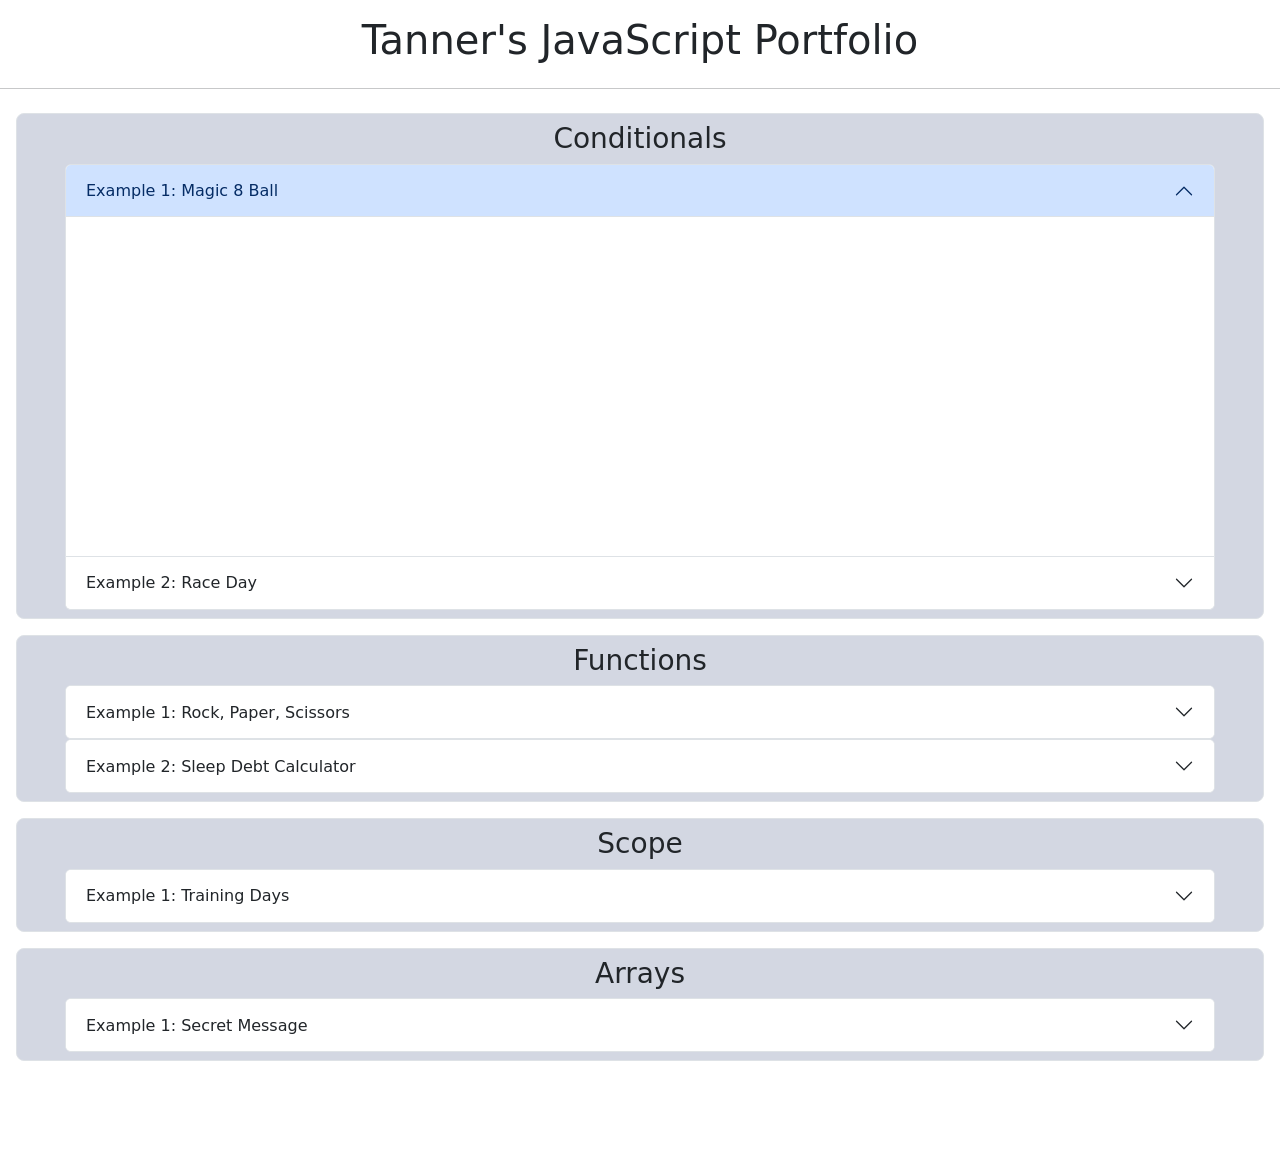
==== index.html @ 1a369907 "Changed homepage to index" ====
<!doctype html>
<html>
    <head>
        <link rel="stylesheet" type="text/css" href="/styles.css"/>
        <link href="https://cdn.jsdelivr.net/npm/bootstrap@5.3.1/dist/css/bootstrap.min.css" rel="stylesheet" integrity="sha384-4bw+/aepP/YC94hEpVNVgiZdgIC5+VKNBQNGCHeKRQN+PtmoHDEXuppvnDJzQIu9" crossorigin="anonymous">
        <title>Tanner's Portfolio</title>
        <meta name="description" content="Our first page">
        <meta name="keywords" content="html tutorial template">
    </head>
    <body class="pt-3 pb-5 mb-5">
        <script src="https://cdn.jsdelivr.net/npm/bootstrap@5.3.1/dist/js/bootstrap.bundle.min.js" integrity="sha384-HwwvtgBNo3bZJJLYd8oVXjrBZt8cqVSpeBNS5n7C8IVInixGAoxmnlMuBnhbgrkm" crossorigin="anonymous"></script>

        <h1  id="header-main" >Tanner's JavaScript Portfolio</h1>

        <hr class="my-4"/>

        <div class="px-5 py-2 mx-3 border bg-section rounded-3">

            <h3 class="text-center">Conditionals</h3>

            <div class="accordion" id="accordionExample">
                <div class="accordion-item">
                    <h2 class="accordion-header">

                        <button class="accordion-button" type="button" data-bs-toggle="collapse" data-bs-target="#collapseOne" aria-expanded="true" aria-controls="collapseOne">
                            Example 1: Magic 8 Ball
                        </button>

                    </h2>
                    <div id="collapseOne" class="accordion-collapse collapse show" data-bs-parent="#accordionExample">
                        <div class="accordion-body">
                            
                            <iframe width="100%" height="300" src="//jsfiddle.net/tannermcmanner/0khzbswu/7/embedded/js,result/" allowfullscreen="allowfullscreen" allowpaymentrequest frameborder="0"></iframe> 
                        
                        </div>
                    </div>
                </div>
                <div class="accordion-item">
                    <h2 class="accordion-header">
                        
                        <button class="accordion-button collapsed" type="button" data-bs-toggle="collapse" data-bs-target="#collapseTwo" aria-expanded="false" aria-controls="collapseTwo">
                            Example 2: Race Day
                        </button>

                    </h2>
                    <div id="collapseTwo" class="accordion-collapse collapse" data-bs-parent="#accordionExample">
                        <div class="accordion-body">
                        
                            <iframe width="100%" height="300" src="//jsfiddle.net/tannermcmanner/baw20j1L/7/embedded/js,result/" allowfullscreen="allowfullscreen" allowpaymentrequest frameborder="0"></iframe>

                        </div>
                    </div>
                </div>

            </div>

        </div>

        <div class="px-5 py-2 mx-3 border bg-section rounded-3 mt-3 ">

            <h3 class="text-center">Functions</h3>

            <div class="accordion" id="accordionExample">
                <div class="accordion-item">
                    <h2 class="accordion-header">
                        <button class="accordion-button collapsed" type="button" data-bs-toggle="collapse" data-bs-target="#collapseThree" aria-expanded="false" aria-controls="collapseThree">
                        Example 1: Rock, Paper, Scissors
                        </button>
                    </h2>
                    <div id="collapseThree" class="accordion-collapse collapse" data-bs-parent="#accordionExample">
                        <div class="accordion-body">
                            <iframe width="100%" height="300" src="//jsfiddle.net/tannermcmanner/8throkbj/1/embedded/js,result/" allowfullscreen="allowfullscreen" allowpaymentrequest frameborder="0"></iframe>                        </div>
                    </div>
                </div>

            </div>

            <div class="accordion" id="accordionExample">
                <div class="accordion-item">
                    <h2 class="accordion-header">
                        <button class="accordion-button collapsed" type="button" data-bs-toggle="collapse" data-bs-target="#collapse4" aria-expanded="false" aria-controls="collapse4">
                        Example 2: Sleep Debt Calculator
                        </button>
                    </h2>
                    <div id="collapse4" class="accordion-collapse collapse" data-bs-parent="#accordionExample">
                        <div class="accordion-body">
                            <iframe width="100%" height="300" src="//jsfiddle.net/tannermcmanner/8cru0wat/1/embedded/js,result/" allowfullscreen="allowfullscreen" allowpaymentrequest frameborder="0"></iframe>
                        </div>    
                    </div>
                </div>
            </div>

        </div>

        <div class="px-5 py-2 mx-3 border bg-section rounded-3 mt-3 ">

            <h3 class="text-center">Scope</h3>

            <div class="accordion" id="accordionExample">
                <div class="accordion-item">
                    <h2 class="accordion-header">
                        <button class="accordion-button collapsed" type="button" data-bs-toggle="collapse" data-bs-target="#collapse5" aria-expanded="false" aria-controls="collapse5">
                        Example 1: Training Days
                        </button>
                    </h2>
                    <div id="collapse5" class="accordion-collapse collapse" data-bs-parent="#accordionExample">
                        <div class="accordion-body">
                            <iframe width="100%" height="300" src="//jsfiddle.net/tannermcmanner/2rvw8h5L/1/embedded/js,result/" allowfullscreen="allowfullscreen" allowpaymentrequest frameborder="0"></iframe>
                        </div>
                    </div>
                </div>

            </div>

        </div>

        <div class="px-5 py-2 mx-3 border bg-section rounded-3 mt-3 ">

            <h3 class="text-center">Arrays</h3>

            <div class="accordion" id="accordionExample">
                <div class="accordion-item">
                    <h2 class="accordion-header">
                        <button class="accordion-button collapsed" type="button" data-bs-toggle="collapse" data-bs-target="#collapse6" aria-expanded="false" aria-controls="collapse6">
                        Example 1: Secret Message
                        </button>
                    </h2>
                    <div id="collapse6" class="accordion-collapse collapse" data-bs-parent="#accordionExample">
                        <div class="accordion-body">
                            <iframe width="100%" height="300" src="//jsfiddle.net/tannermcmanner/uwjs0qt5/1/embedded/js,result/" allowfullscreen="allowfullscreen" allowpaymentrequest frameborder="0"></iframe>
                        </div>
                    </div>
                </div>

            </div>

        </div>

    </body>

    
</html>
---- styles.css ----
/* 
 Css Selector Cheatsheet

 # = id
 name of tag = tag
 . = class

*/


#header-main{
    text-align: center;
}

.bg-section{
    background-color: #d3d7e2;
}
pre{
    counter-reset: line;
}
code{
    counter-increment: line;
}
code:before{
    content: counter(line);
}
code:before{
    -webkit-user-select: none;
}
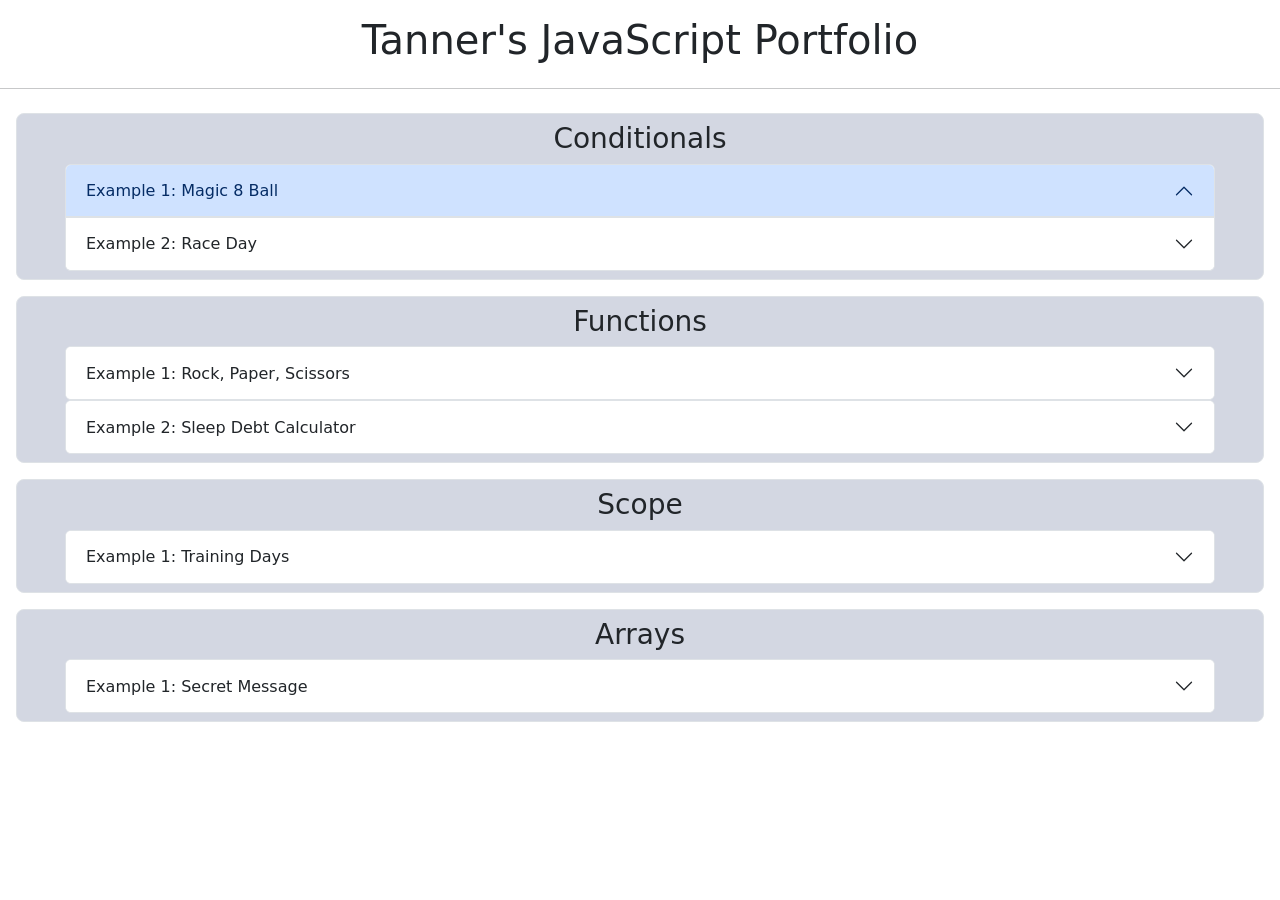
==== commit f82d1d4c: "bug fix" ====
--- a/index.html
+++ b/index.html
@@ -27,7 +27,7 @@
                         </button>
 
                     </h2>
-                    <div id="collapseOne" class="accordion-collapse collapse show" data-bs-parent="#accordionExample">
+                    <div id="collapseOne" class="accordion-collapse collapse" data-bs-parent="#accordionExample">
                         <div class="accordion-body">
                             
                             <iframe width="100%" height="300" src="//jsfiddle.net/tannermcmanner/0khzbswu/7/embedded/js,result/" allowfullscreen="allowfullscreen" allowpaymentrequest frameborder="0"></iframe> 
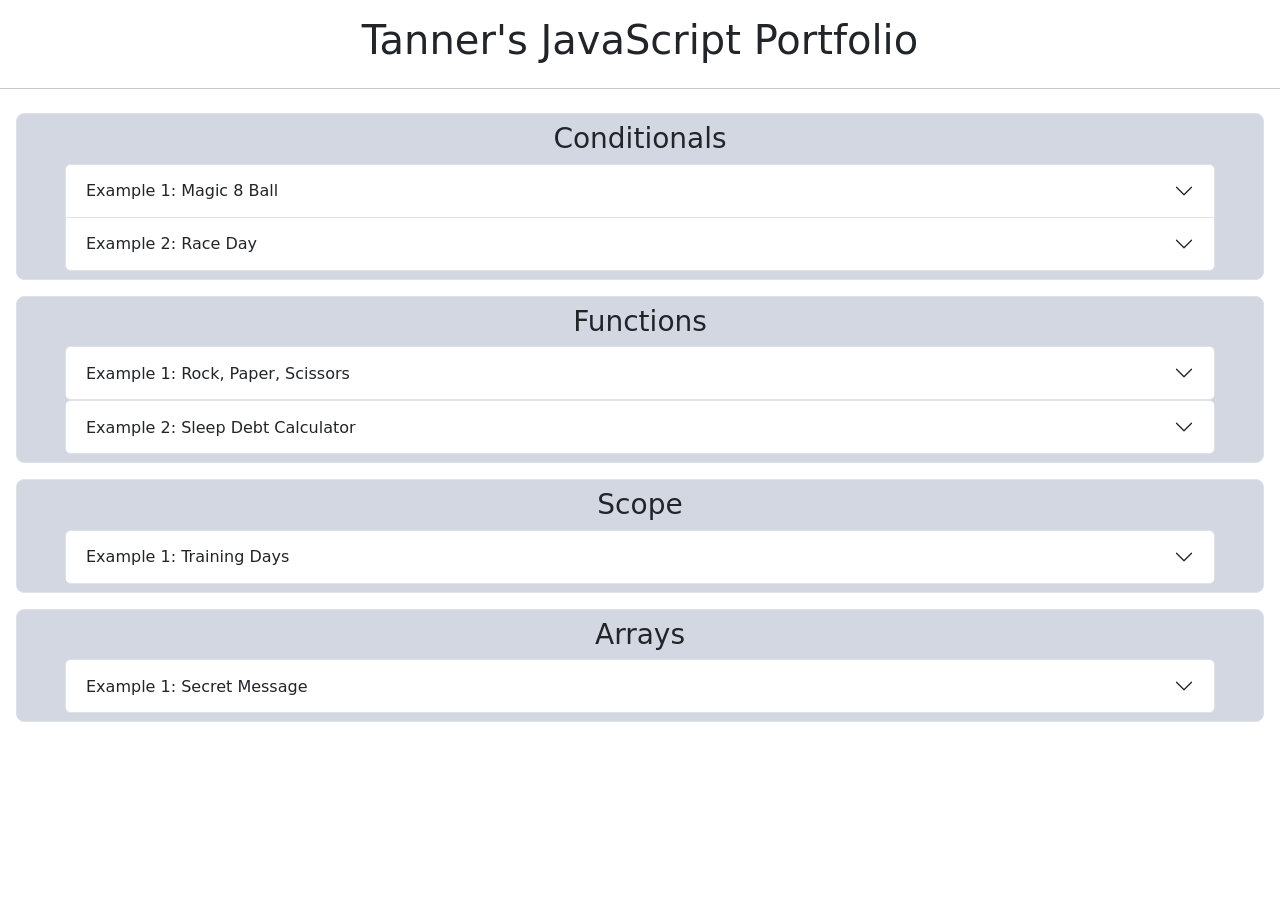
==== commit 71296efb: "bug fix" ====
--- a/index.html
+++ b/index.html
@@ -22,7 +22,7 @@
                 <div class="accordion-item">
                     <h2 class="accordion-header">
 
-                        <button class="accordion-button" type="button" data-bs-toggle="collapse" data-bs-target="#collapseOne" aria-expanded="true" aria-controls="collapseOne">
+                        <button class="accordion-button collapsed" type="button" data-bs-toggle="collapse" data-bs-target="#collapseOne" aria-expanded="true" aria-controls="collapseOne">
                             Example 1: Magic 8 Ball
                         </button>
 
